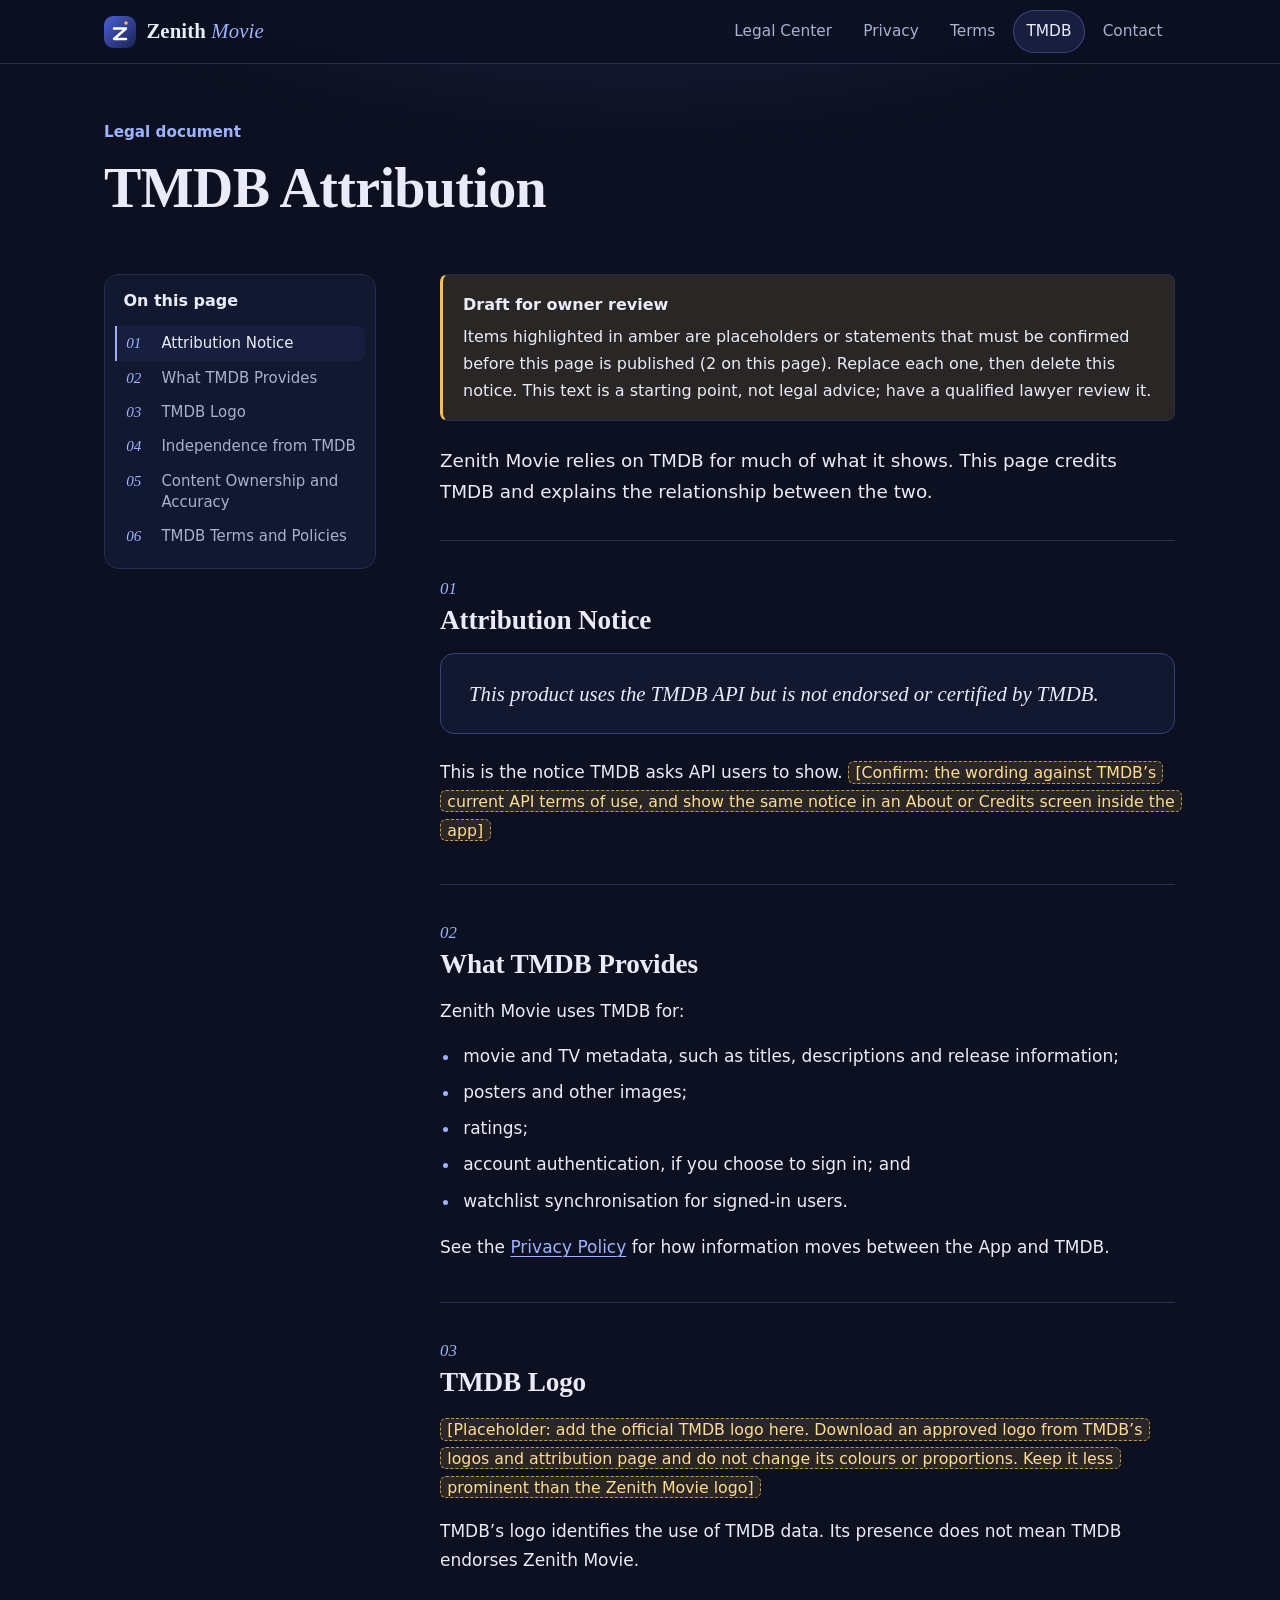
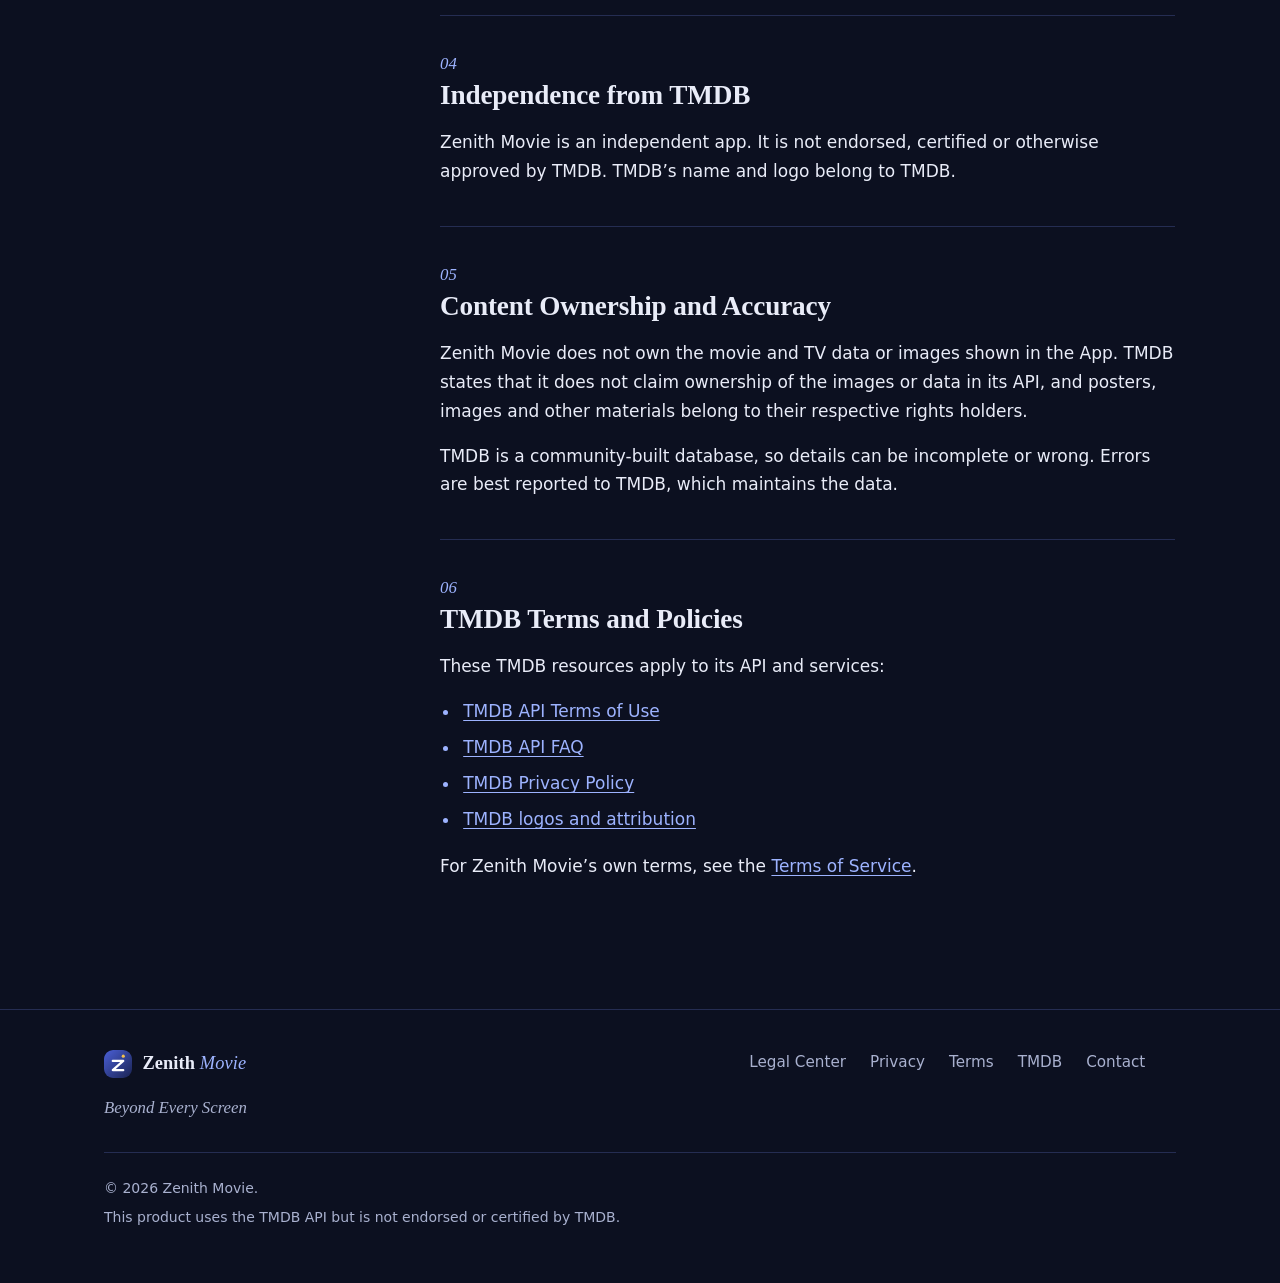
==== tmdb-attribution.html @ c4210e2e "Add files via upload" ====
<!DOCTYPE html>
<html lang="en" class="no-js">
<head>
<meta charset="utf-8">
<meta name="viewport" content="width=device-width, initial-scale=1">
<title>TMDB Attribution | Zenith Movie</title>
<meta name="description" content="Zenith Movie uses the TMDB API for movie and TV data, posters and ratings, but is not endorsed or certified by TMDB.">
<meta name="theme-color" content="#0c1020">
<meta name="color-scheme" content="dark">
<link rel="canonical" href="https://xingdevteam.github.io/zenith-movie-legal/tmdb-attribution.html">
<link rel="icon" href="assets/img/favicon.svg" type="image/svg+xml">
<link rel="icon" href="assets/img/favicon-32.png" sizes="32x32" type="image/png">
<link rel="apple-touch-icon" href="assets/img/apple-touch-icon.png">
<meta property="og:type" content="website">
<meta property="og:site_name" content="Zenith Movie">
<meta property="og:title" content="TMDB Attribution | Zenith Movie">
<meta property="og:description" content="Zenith Movie uses the TMDB API for movie and TV data, posters and ratings, but is not endorsed or certified by TMDB.">
<meta property="og:url" content="https://xingdevteam.github.io/zenith-movie-legal/tmdb-attribution.html">
<meta property="og:image" content="https://xingdevteam.github.io/zenith-movie-legal/assets/img/og-image.png">
<meta property="og:image:width" content="1200">
<meta property="og:image:height" content="630">
<meta name="twitter:card" content="summary_large_image">
<meta name="twitter:title" content="TMDB Attribution | Zenith Movie">
<meta name="twitter:description" content="Zenith Movie uses the TMDB API for movie and TV data, posters and ratings, but is not endorsed or certified by TMDB.">
<meta name="twitter:image" content="https://xingdevteam.github.io/zenith-movie-legal/assets/img/og-image.png">
<script>document.documentElement.className=document.documentElement.className.replace("no-js","js");</script>
<link rel="stylesheet" href="assets/css/styles.css">
<script src="assets/js/main.js" defer></script>
</head>
<body>
<a class="skip-link" href="#main">Skip to content</a>
<header class="site-header">
  <div class="container header-inner">
    <a class="brand" href="index.html" aria-label="Zenith Movie Legal Center home">
      <img class="brand-mark" src="assets/img/logo.svg" width="32" height="32" alt="">
      <span class="brand-name">Zenith <em>Movie</em></span>
    </a>
    <button class="nav-toggle" type="button" aria-expanded="false" aria-controls="site-nav">
      <span class="sr-only">Menu</span><span class="nav-toggle-bars" aria-hidden="true"></span>
    </button>
    <nav class="site-nav" id="site-nav" aria-label="Primary">
      <ul>
        <li><a href="index.html">Legal Center</a></li>
        <li><a href="privacy-policy.html">Privacy</a></li>
        <li><a href="terms-of-service.html">Terms</a></li>
        <li><a href="tmdb-attribution.html" aria-current="page">TMDB</a></li>
        <li><a href="contact.html">Contact</a></li>
      </ul>
    </nav>
  </div>
</header>

<main id="main" class="site-main" tabindex="-1">
  <div class="container">
    <div class="doc-header">
      <p class="doc-label">Legal document</p>
      <h1>TMDB Attribution</h1>
    </div>
    <div class="doc-layout">
      <aside class="toc-col">
        <nav aria-label="Table of contents">
          <details class="toc" open>
            <summary>On this page <span class="toc-current" data-toc-current></span></summary>
            <ol>
          <li><a href="#s1"><span class="toc-num">01</span><span class="toc-text">Attribution Notice</span></a></li>
          <li><a href="#s2"><span class="toc-num">02</span><span class="toc-text">What TMDB Provides</span></a></li>
          <li><a href="#s3"><span class="toc-num">03</span><span class="toc-text">TMDB Logo</span></a></li>
          <li><a href="#s4"><span class="toc-num">04</span><span class="toc-text">Independence from TMDB</span></a></li>
          <li><a href="#s5"><span class="toc-num">05</span><span class="toc-text">Content Ownership and Accuracy</span></a></li>
          <li><a href="#s6"><span class="toc-num">06</span><span class="toc-text">TMDB Terms and Policies</span></a></li>
            </ol>
          </details>
        </nav>
      </aside>
      <article class="doc-body">
      <aside class="note note--draft" role="note">
        <span class="note-title">Draft for owner review</span>
        <p>Items highlighted in amber are placeholders or statements that must be confirmed before this page is published (<span data-ph-count>several</span> on this page). Replace each one, then delete this notice. This text is a starting point, not legal advice; have a qualified lawyer review it.</p>
      </aside>
      <p class="doc-intro">Zenith Movie relies on TMDB for much of what it shows. This page credits TMDB and explains the relationship between the two.</p>

      <section class="doc-section" id="s1" aria-labelledby="s1-title">
        <span class="num">01</span>
        <h2 id="s1-title" tabindex="-1">Attribution Notice</h2>

        <div class="notice-quote">This product uses the TMDB API but is not endorsed or certified by TMDB.</div>
        <p>This is the notice TMDB asks API users to show. <span class="ph">[Confirm: the wording against TMDB&rsquo;s current API terms of use, and show the same notice in an About or Credits screen inside the app]</span></p>
      </section>
      <section class="doc-section" id="s2" aria-labelledby="s2-title">
        <span class="num">02</span>
        <h2 id="s2-title" tabindex="-1">What TMDB Provides</h2>

        <p>Zenith Movie uses TMDB for:</p>
        <ul>
          <li>movie and TV metadata, such as titles, descriptions and release information;</li>
          <li>posters and other images;</li>
          <li>ratings;</li>
          <li>account authentication, if you choose to sign in; and</li>
          <li>watchlist synchronisation for signed-in users.</li>
        </ul>
        <p>See the <a href="privacy-policy.html#s5">Privacy Policy</a> for how information moves between the App and TMDB.</p>
      </section>
      <section class="doc-section" id="s3" aria-labelledby="s3-title">
        <span class="num">03</span>
        <h2 id="s3-title" tabindex="-1">TMDB Logo</h2>

        <p><span class="ph">[Placeholder: add the official TMDB logo here. Download an approved logo from TMDB&rsquo;s logos and attribution page and do not change its colours or proportions. Keep it less prominent than the Zenith Movie logo]</span></p>
        <p>TMDB&rsquo;s logo identifies the use of TMDB data. Its presence does not mean TMDB endorses Zenith Movie.</p>
      </section>
      <section class="doc-section" id="s4" aria-labelledby="s4-title">
        <span class="num">04</span>
        <h2 id="s4-title" tabindex="-1">Independence from TMDB</h2>

        <p>Zenith Movie is an independent app. It is not endorsed, certified or otherwise approved by TMDB. TMDB&rsquo;s name and logo belong to TMDB.</p>
      </section>
      <section class="doc-section" id="s5" aria-labelledby="s5-title">
        <span class="num">05</span>
        <h2 id="s5-title" tabindex="-1">Content Ownership and Accuracy</h2>

        <p>Zenith Movie does not own the movie and TV data or images shown in the App. TMDB states that it does not claim ownership of the images or data in its API, and posters, images and other materials belong to their respective rights holders.</p>
        <p>TMDB is a community-built database, so details can be incomplete or wrong. Errors are best reported to TMDB, which maintains the data.</p>
      </section>
      <section class="doc-section" id="s6" aria-labelledby="s6-title">
        <span class="num">06</span>
        <h2 id="s6-title" tabindex="-1">TMDB Terms and Policies</h2>

        <p>These TMDB resources apply to its API and services:</p>
        <ul>
          <li><a href="https://www.themoviedb.org/api-terms-of-use" rel="noopener noreferrer">TMDB API Terms of Use</a></li>
          <li><a href="https://developer.themoviedb.org/docs/faq" rel="noopener noreferrer">TMDB API FAQ</a></li>
          <li><a href="https://www.themoviedb.org/privacy-policy" rel="noopener noreferrer">TMDB Privacy Policy</a></li>
          <li><a href="https://www.themoviedb.org/about/logos-attribution" rel="noopener noreferrer">TMDB logos and attribution</a></li>
        </ul>
        <p>For Zenith Movie&rsquo;s own terms, see the <a href="terms-of-service.html#s7">Terms of Service</a>.</p>
      </section>
      </article>
    </div>
  </div>
</main>

<footer class="site-footer">
  <div class="container footer-grid">
    <div class="footer-brand">
      <a class="brand" href="index.html">
        <img class="brand-mark" src="assets/img/logo.svg" width="28" height="28" alt="">
        <span class="brand-name">Zenith <em>Movie</em></span>
      </a>
      <p class="footer-tagline">Beyond Every Screen</p>
    </div>
    <nav aria-label="Footer">
      <ul class="footer-links">
        <li><a href="index.html">Legal Center</a></li>
        <li><a href="privacy-policy.html">Privacy</a></li>
        <li><a href="terms-of-service.html">Terms</a></li>
        <li><a href="tmdb-attribution.html">TMDB</a></li>
        <li><a href="contact.html">Contact</a></li>
      </ul>
    </nav>
    <div class="footer-legal">
      <p>&copy; <span data-year>2026</span> Zenith Movie.</p>
      <p>This product uses the TMDB API but is not endorsed or certified by TMDB.</p>
    </div>
  </div>
</footer>
<button class="to-top" type="button" aria-label="Back to top">
  <svg viewBox="0 0 24 24" fill="none" stroke="currentColor" stroke-width="2.5" stroke-linecap="round" stroke-linejoin="round" aria-hidden="true"><path d="M12 19V5M5 12l7-7 7 7"/></svg>
</button>
</body>
</html>
---- assets/css/styles.css ----
/* ==========================================================================
   Zenith Movie Legal Center — shared styles
   Plain CSS, no dependencies. System fonts only (fast, no network requests).
   ========================================================================== */

/* ---------- Design tokens ---------- */
:root {
  --bg: #0c1020;
  --bg-elev: #121830;
  --bg-soft: #181f3e;
  --line: #252d52;
  --line-strong: #36427a;

  --text: #e9ecf8;
  --text-muted: #a9b1cf;
  --accent: #9db3ff;
  --accent-strong: #c6d2ff;

  --gold: #f2c14e;
  --gold-text: #ffdc93;
  --gold-bg: rgba(242, 193, 78, 0.12);

  --tag-local: #7fd9c3;
  --tag-tmdb: #9db3ff;
  --tag-firebase: #ff9db8;

  --radius: 14px;
  --radius-sm: 8px;
  --header-h: 64px;
  --container: 1120px;
  --prose: 68ch;

  --serif: "Iowan Old Style", "Palatino Linotype", Palatino, "Book Antiqua", Georgia, serif;
  --sans: system-ui, -apple-system, "Segoe UI", Roboto, "Helvetica Neue", Arial, sans-serif;
}

/* ---------- Reset / base ---------- */
*,
*::before,
*::after { box-sizing: border-box; }

html {
  color-scheme: dark;
  -webkit-text-size-adjust: 100%;
  scroll-padding-top: calc(var(--header-h) + 16px);
}

@media (prefers-reduced-motion: no-preference) {
  html { scroll-behavior: smooth; }
}

body {
  margin: 0;
  min-height: 100vh;
  display: flex;
  flex-direction: column;
  background:
    radial-gradient(60rem 26rem at 50% -9rem, rgba(110, 134, 255, 0.2), transparent 70%),
    var(--bg);
  background-repeat: no-repeat;
  color: var(--text);
  font: 400 1.0625rem/1.7 var(--sans);
  text-rendering: optimizeLegibility;
}

img, svg { max-width: 100%; height: auto; }

a {
  color: var(--accent);
  text-decoration-thickness: 1px;
  text-underline-offset: 0.2em;
}
a:hover { color: var(--accent-strong); }

:focus-visible {
  outline: 2px solid var(--accent-strong);
  outline-offset: 3px;
  border-radius: 4px;
}

::selection { background: rgba(157, 179, 255, 0.35); color: #fff; }

.sr-only {
  position: absolute !important;
  width: 1px; height: 1px;
  padding: 0; margin: -1px;
  overflow: hidden;
  clip: rect(0, 0, 0, 0);
  white-space: nowrap;
  border: 0;
}

.skip-link {
  position: absolute;
  left: 1rem; top: -4rem;
  z-index: 100;
  padding: 0.6rem 1rem;
  background: var(--accent-strong);
  color: #0c1020;
  font-weight: 600;
  border-radius: var(--radius-sm);
  text-decoration: none;
}
.skip-link:focus { top: 0.75rem; color: #0c1020; }

.container {
  width: 100%;
  max-width: var(--container);
  margin-inline: auto;
  padding-inline: 1.5rem;
}

/* ---------- Header ---------- */
.site-header {
  position: sticky;
  top: 0;
  z-index: 50;
  height: var(--header-h);
  background: rgba(12, 16, 32, 0.82);
  -webkit-backdrop-filter: saturate(1.2) blur(12px);
  backdrop-filter: saturate(1.2) blur(12px);
  border-bottom: 1px solid var(--line);
}

.header-inner {
  height: 100%;
  display: flex;
  align-items: center;
  justify-content: space-between;
  gap: 1rem;
}

.brand {
  display: inline-flex;
  align-items: center;
  gap: 0.65rem;
  color: var(--text);
  text-decoration: none;
}
.brand:hover { color: var(--text); }
.brand-mark { display: block; border-radius: 9px; }
.brand-name {
  font: 600 1.3rem/1 var(--serif);
  letter-spacing: 0.005em;
}
.brand-name em {
  font-style: italic;
  font-weight: 400;
  color: var(--accent);
}

.site-nav ul {
  display: flex;
  flex-wrap: wrap;
  gap: 0.25rem;
  margin: 0;
  padding: 0;
  list-style: none;
}
.site-nav a {
  display: block;
  padding: 0.5rem 0.85rem;
  border-radius: 999px;
  color: var(--text-muted);
  font-size: 0.96rem;
  font-weight: 500;
  text-decoration: none;
  transition: color 0.15s ease, background-color 0.15s ease;
}
.site-nav a:hover { color: var(--text); background: var(--bg-soft); }
.site-nav a[aria-current="page"] {
  color: var(--text);
  background: var(--bg-soft);
  box-shadow: inset 0 0 0 1px var(--line-strong);
}

.nav-toggle {
  display: none;
  align-items: center;
  justify-content: center;
  width: 44px; height: 44px;
  padding: 0;
  background: transparent;
  border: 1px solid var(--line-strong);
  border-radius: var(--radius-sm);
  color: var(--text);
  cursor: pointer;
}
.nav-toggle-bars,
.nav-toggle-bars::before,
.nav-toggle-bars::after {
  display: block;
  width: 18px; height: 2px;
  background: currentColor;
  border-radius: 2px;
  transition: transform 0.2s ease, opacity 0.2s ease;
}
.nav-toggle-bars { position: relative; }
.nav-toggle-bars::before,
.nav-toggle-bars::after { content: ""; position: absolute; left: 0; }
.nav-toggle-bars::before { top: -6px; }
.nav-toggle-bars::after { top: 6px; }
.nav-toggle[aria-expanded="true"] .nav-toggle-bars { background: transparent; }
.nav-toggle[aria-expanded="true"] .nav-toggle-bars::before { top: 0; transform: rotate(45deg); }
.nav-toggle[aria-expanded="true"] .nav-toggle-bars::after { top: 0; transform: rotate(-45deg); }

@media (max-width: 820px) {
  /* Without JS the nav simply wraps; the toggle only exists when JS is running. */
  .js .nav-toggle { display: inline-flex; }
  .js .site-nav {
    position: absolute;
    top: 100%;
    left: 0; right: 0;
    display: none;
    padding: 0.5rem 1.5rem 1rem;
    background: var(--bg-elev);
    border-bottom: 1px solid var(--line);
  }
  .js .site-nav.is-open { display: block; }
  .js .site-nav ul { flex-direction: column; gap: 0.15rem; }
  .js .site-nav a { padding: 0.8rem 0.9rem; border-radius: var(--radius-sm); }
  .no-js .header-inner { height: auto; padding-block: 0.5rem; flex-wrap: wrap; }
  .no-js .site-header { height: auto; position: static; }
}

/* ---------- Main wrapper ---------- */
.site-main { flex: 1 0 auto; }

/* ---------- Home: hero ---------- */
.hero { padding: 4.5rem 0 2.5rem; }

.hero h1 {
  margin: 0 0 1rem;
  max-width: 14ch;
  font: 600 clamp(2.6rem, 7vw, 4.6rem)/1.04 var(--serif);
  letter-spacing: -0.015em;
}
.hero .tagline {
  margin: 0 0 1.25rem;
  font: italic 400 clamp(1.25rem, 2.6vw, 1.7rem)/1.3 var(--serif);
  color: var(--accent);
}
.hero .lede {
  max-width: 56ch;
  margin: 0;
  color: var(--text-muted);
  font-size: 1.125rem;
}

/* ---------- Home: sections ---------- */
.block { padding-block: 2.5rem; }
.block-title {
  margin: 0 0 0.35rem;
  font: 600 1.6rem/1.25 var(--serif);
}
.block-intro { margin: 0 0 1.75rem; color: var(--text-muted); max-width: 60ch; }

.doc-list {
  margin: 0;
  padding: 0;
  list-style: none;
  border-top: 1px solid var(--line);
}
.doc-list li { border-bottom: 1px solid var(--line); }
.doc-list a {
  display: grid;
  grid-template-columns: minmax(0, 1fr) auto;
  gap: 0.25rem 1.5rem;
  align-items: baseline;
  padding: 1.4rem 0.25rem;
  color: var(--text);
  text-decoration: none;
  transition: background-color 0.15s ease, padding 0.15s ease;
}
.doc-list a:hover {
  background: var(--bg-elev);
  padding-inline: 1rem;
}
.doc-list .doc-title { font: 600 1.35rem/1.3 var(--serif); }
.doc-list .doc-desc {
  grid-column: 1;
  margin: 0;
  color: var(--text-muted);
  font-size: 1rem;
  max-width: 62ch;
}
.doc-list .doc-meta {
  grid-column: 2;
  grid-row: 1 / span 2;
  align-self: center;
  color: var(--text-muted);
  font-size: 0.9rem;
  white-space: nowrap;
}
.doc-list a:hover .doc-title { color: var(--accent-strong); }

@media (max-width: 560px) {
  .doc-list a { grid-template-columns: 1fr; }
  .doc-list .doc-meta { grid-column: 1; grid-row: auto; margin-top: 0.35rem; }
}

.tri {
  display: grid;
  grid-template-columns: repeat(3, minmax(0, 1fr));
  gap: 1.25rem;
}
@media (max-width: 860px) { .tri { grid-template-columns: 1fr; } }

.panel {
  display: flex;
  flex-direction: column;
  align-items: flex-start;
  gap: 0.9rem;
  padding: 1.5rem;
  background: var(--bg-elev);
  border: 1px solid var(--line);
  border-radius: var(--radius);
}
.panel h3 { margin: 0; font: 600 1.2rem/1.3 var(--serif); }
.panel p { margin: 0; color: var(--text-muted); font-size: 1rem; }
.panel .panel-link { margin-top: auto; font-size: 0.95rem; font-weight: 500; }

/* ---------- Data-location tags ---------- */
.tag {
  display: inline-flex;
  align-items: center;
  gap: 0.45rem;
  padding: 0.3rem 0.7rem;
  border: 1px solid currentColor;
  border-radius: 999px;
  font: 600 0.8125rem/1.2 var(--sans);
  white-space: nowrap;
}
.tag::before { font-size: 0.7em; line-height: 1; }
.tag--local { color: var(--tag-local); }
.tag--local::before { content: "\25CF"; }       /* ● */
.tag--tmdb { color: var(--tag-tmdb); }
.tag--tmdb::before { content: "\25C6"; }        /* ◆ */
.tag--firebase { color: var(--tag-firebase); }
.tag--firebase::before { content: "\25A0"; }    /* ■ */

/* ---------- Document page layout ---------- */
.doc-header { padding: 3.5rem 0 1rem; }
.doc-label {
  margin: 0 0 0.75rem;
  color: var(--accent);
  font-size: 0.95rem;
  font-weight: 600;
}
.doc-header h1 {
  margin: 0 0 1rem;
  font: 600 clamp(2.2rem, 5.5vw, 3.5rem)/1.08 var(--serif);
  letter-spacing: -0.012em;
}
.doc-meta-line {
  display: flex;
  flex-wrap: wrap;
  gap: 0.25rem 1.5rem;
  margin: 0;
  color: var(--text-muted);
  font-size: 0.97rem;
}

.doc-layout {
  display: grid;
  grid-template-columns: minmax(0, 1fr);
  gap: 2rem;
  padding-block: 1.5rem 5rem;
}
@media (min-width: 960px) {
  .doc-layout {
    grid-template-columns: 17rem minmax(0, 1fr);
    gap: 4rem;
  }
}

/* Table of contents */
.toc-col { min-width: 0; }
.toc {
  background: var(--bg-elev);
  border: 1px solid var(--line);
  border-radius: var(--radius);
}
.toc summary {
  display: flex;
  align-items: center;
  justify-content: space-between;
  gap: 1rem;
  padding: 0.95rem 1.15rem;
  font: 600 1rem/1.3 var(--sans);
  cursor: pointer;
  list-style: none;
}
.toc summary::-webkit-details-marker { display: none; }
.toc summary::after {
  content: "";
  width: 0.55rem; height: 0.55rem;
  border-right: 2px solid var(--text-muted);
  border-bottom: 2px solid var(--text-muted);
  transform: rotate(45deg) translateY(-2px);
  transition: transform 0.2s ease;
}
.toc[open] summary::after { transform: rotate(-135deg) translateY(-2px); }
.toc-current {
  margin-left: auto;
  color: var(--text-muted);
  font-size: 0.875rem;
  font-weight: 400;
  overflow: hidden;
  text-overflow: ellipsis;
  white-space: nowrap;
  max-width: 11rem;
}
.toc ol {
  margin: 0;
  padding: 0 0.6rem 0.9rem;
  list-style: none;
}
.toc a {
  display: flex;
  gap: 0.7rem;
  align-items: baseline;
  padding: 0.42rem 0.6rem;
  border-left: 2px solid transparent;
  border-radius: 0 var(--radius-sm) var(--radius-sm) 0;
  color: var(--text-muted);
  font-size: 0.935rem;
  line-height: 1.4;
  text-decoration: none;
  transition: color 0.15s ease, background-color 0.15s ease;
}
.toc a:hover { color: var(--text); background: var(--bg-soft); }
.toc a.is-active {
  color: var(--text);
  background: var(--bg-soft);
  border-left-color: var(--accent);
}
.toc .toc-num {
  flex: none;
  min-width: 1.5rem;
  color: var(--accent);
  font: italic 400 0.95rem var(--serif);
  font-variant-numeric: lining-nums tabular-nums;
}

@media (min-width: 960px) {
  .toc-col nav {
    position: sticky;
    top: calc(var(--header-h) + 1.5rem);
    max-height: calc(100vh - var(--header-h) - 3rem);
    overflow: auto;
    border-radius: var(--radius);
  }
  .toc summary { pointer-events: none; cursor: default; }
  .toc summary::after,
  .toc-current { display: none; }
}

/* Document body */
.doc-body { min-width: 0; max-width: var(--prose); }

.doc-intro {
  margin: 0 0 1rem;
  font-size: 1.15rem;
  line-height: 1.7;
  color: var(--text);
}

.doc-section {
  margin-top: 2.5rem;
  padding-top: 2.25rem;
  border-top: 1px solid var(--line);
}
.doc-section:first-of-type { margin-top: 2rem; }
.doc-section .num {
  display: block;
  margin-bottom: 0.15rem;
  color: var(--accent);
  font: italic 400 1.05rem/1.4 var(--serif);
  font-variant-numeric: lining-nums tabular-nums;
}
.doc-section h2 {
  margin: 0 0 1rem;
  font: 600 1.7rem/1.25 var(--serif);
  letter-spacing: -0.005em;
}
.doc-section h2:focus { outline: none; }
.doc-section h3 {
  margin: 1.75rem 0 0.5rem;
  font: 600 1.1rem/1.4 var(--sans);
}

.doc-body p { margin: 0 0 1rem; }
.doc-body ul,
.doc-body ol.plain {
  margin: 0 0 1.1rem;
  padding-left: 1.25rem;
}
.doc-body li { margin-bottom: 0.45rem; padding-left: 0.2rem; }
.doc-body li::marker { color: var(--accent); }
.doc-body strong { font-weight: 600; color: #fff; }
.doc-body code {
  padding: 0.12em 0.4em;
  background: var(--bg-soft);
  border: 1px solid var(--line);
  border-radius: 6px;
  font-size: 0.9em;
}

/* Callouts */
.note {
  margin: 0 0 1.5rem;
  padding: 1rem 1.25rem;
  background: var(--bg-elev);
  border: 1px solid var(--line);
  border-left: 3px solid var(--accent);
  border-radius: var(--radius-sm);
  color: var(--text);
  font-size: 1rem;
}
.note p:last-child,
.note ul:last-child { margin-bottom: 0; }
.note-title { display: block; margin-bottom: 0.25rem; font-weight: 600; }
.note--draft { border-left-color: var(--gold); background: var(--gold-bg); }

.notice-quote {
  margin: 0 0 1.5rem;
  padding: 1.5rem 1.75rem;
  background: var(--bg-elev);
  border: 1px solid var(--line-strong);
  border-radius: var(--radius);
  font: italic 400 1.3rem/1.5 var(--serif);
  color: var(--text);
}

/* Placeholders — deliberately conspicuous */
.ph {
  padding: 0.05em 0.4em;
  background: var(--gold-bg);
  border: 1px dashed rgba(242, 193, 78, 0.75);
  border-radius: 6px;
  color: var(--gold-text);
  font-size: 0.93em;
  font-weight: 500;
  -webkit-box-decoration-break: clone;
  box-decoration-break: clone;
}

/* Tables */
.table-wrap {
  margin: 0 0 1.5rem;
  overflow-x: auto;
  border: 1px solid var(--line);
  border-radius: var(--radius);
}
.data-table {
  width: 100%;
  min-width: 34rem;
  border-collapse: collapse;
  font-size: 0.97rem;
}
.data-table caption {
  padding: 0.9rem 1rem;
  text-align: left;
  font-weight: 600;
  background: var(--bg-elev);
  border-bottom: 1px solid var(--line);
}
.data-table th,
.data-table td {
  padding: 0.8rem 1rem;
  text-align: left;
  vertical-align: top;
  border-bottom: 1px solid var(--line);
}
.data-table thead th {
  color: var(--text-muted);
  font-size: 0.875rem;
  font-weight: 600;
  background: var(--bg-elev);
}
.data-table tbody tr:last-child th,
.data-table tbody tr:last-child td { border-bottom: 0; }
.data-table tbody th { font-weight: 500; }

/* Definition list for contact details */
.detail-list { margin: 0 0 1.5rem; padding: 0; }
.detail-list > div {
  display: grid;
  grid-template-columns: 11rem minmax(0, 1fr);
  gap: 0.25rem 1.5rem;
  padding: 0.9rem 0;
  border-bottom: 1px solid var(--line);
}
.detail-list > div:first-child { border-top: 1px solid var(--line); }
.detail-list dt { color: var(--text-muted); font-size: 0.95rem; }
.detail-list dd { margin: 0; }
@media (max-width: 560px) {
  .detail-list > div { grid-template-columns: 1fr; }
}

/* Back to top */
.to-top {
  position: fixed;
  right: 1.25rem;
  bottom: 1.25rem;
  z-index: 40;
  display: none;
  width: 46px; height: 46px;
  align-items: center;
  justify-content: center;
  padding: 0;
  background: var(--bg-soft);
  border: 1px solid var(--line-strong);
  border-radius: 50%;
  color: var(--text);
  cursor: pointer;
}
.to-top.is-visible { display: inline-flex; }
.to-top svg { width: 18px; height: 18px; }

/* ---------- Footer ---------- */
.site-footer {
  margin-top: 2rem;
  padding: 2.5rem 0 3rem;
  border-top: 1px solid var(--line);
  color: var(--text-muted);
  font-size: 0.95rem;
}
.footer-grid {
  display: grid;
  grid-template-columns: minmax(0, 1.4fr) minmax(0, 1fr);
  gap: 2rem 3rem;
}
@media (max-width: 720px) { .footer-grid { grid-template-columns: 1fr; } }
.footer-brand .brand-name { font-size: 1.15rem; }
.footer-tagline {
  margin: 0.6rem 0 0;
  font: italic 400 1.05rem/1.4 var(--serif);
  color: var(--text-muted);
}
.footer-links {
  display: flex;
  flex-wrap: wrap;
  gap: 0.5rem 1.5rem;
  margin: 0;
  padding: 0;
  list-style: none;
}
.footer-links a { color: var(--text-muted); text-decoration: none; }
.footer-links a:hover { color: var(--text); text-decoration: underline; }
.footer-legal {
  grid-column: 1 / -1;
  margin: 0;
  padding-top: 1.5rem;
  border-top: 1px solid var(--line);
  font-size: 0.875rem;
}
.footer-legal p { margin: 0 0 0.35rem; }

/* ---------- 404 ---------- */
.not-found { padding: 6rem 0; max-width: 40rem; }
.not-found h1 { margin: 0 0 1rem; font: 600 clamp(2.4rem, 6vw, 4rem)/1.05 var(--serif); }
.not-found p { color: var(--text-muted); }

/* ---------- Print ---------- */
@media print {
  :root { --text: #000; --text-muted: #333; --line: #bbb; }
  html { color-scheme: light; }
  body { background: #fff; color: #000; font-size: 11pt; }
  .site-header, .toc, .to-top, .skip-link, .site-nav, .footer-links { display: none !important; }
  .doc-layout { display: block; padding-block: 0; }
  .doc-body { max-width: none; }
  .doc-section { break-inside: avoid-page; }
  a { color: #000; text-decoration: underline; }
  .ph { background: #fff4cc; border-color: #b58900; color: #000; }
  .note, .notice-quote, .panel { background: #fff; border-color: #bbb; }
  .doc-section .num, .doc-label { color: #333; }
}

/* Spacing for tags that sit inline before text */
.doc-body li > .tag,
.doc-body p > .tag:first-child { margin-right: 0.5rem; }
.doc-section h3 .tag { margin-left: 0.5rem; vertical-align: middle; }
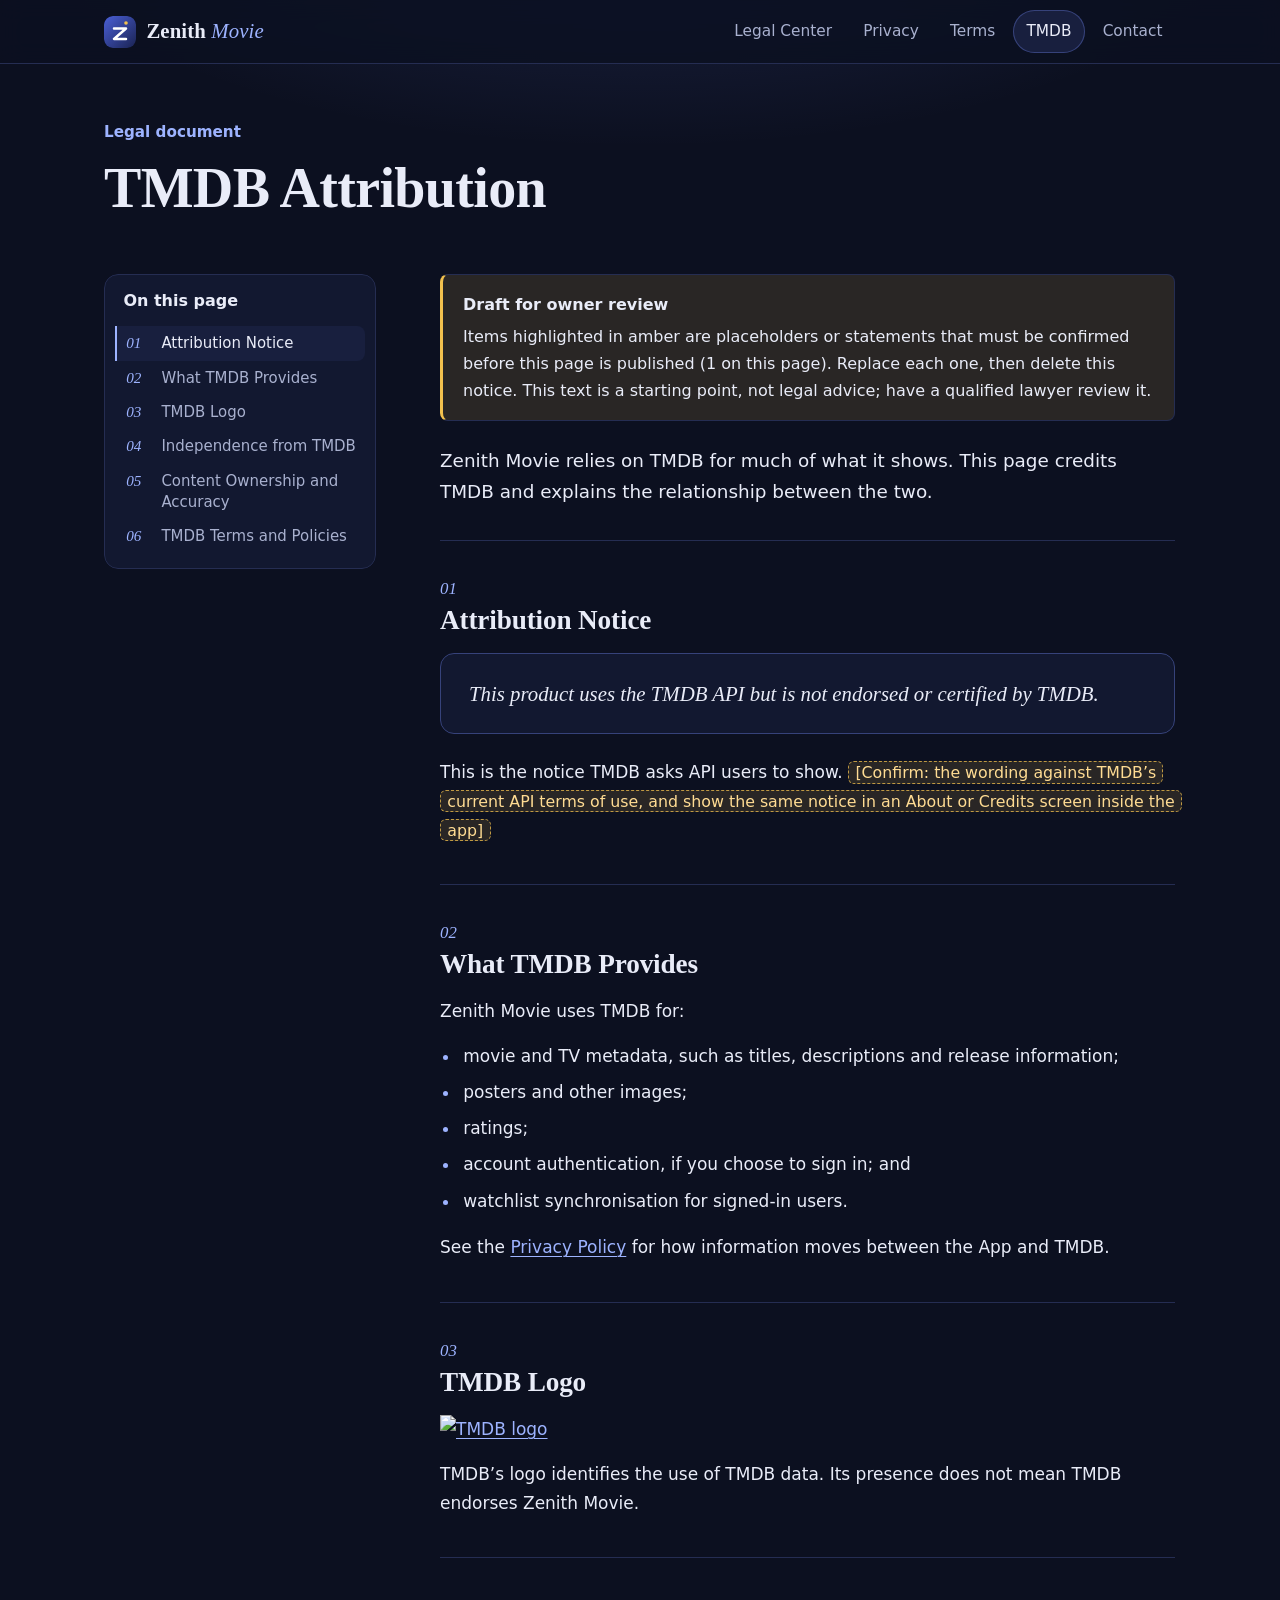
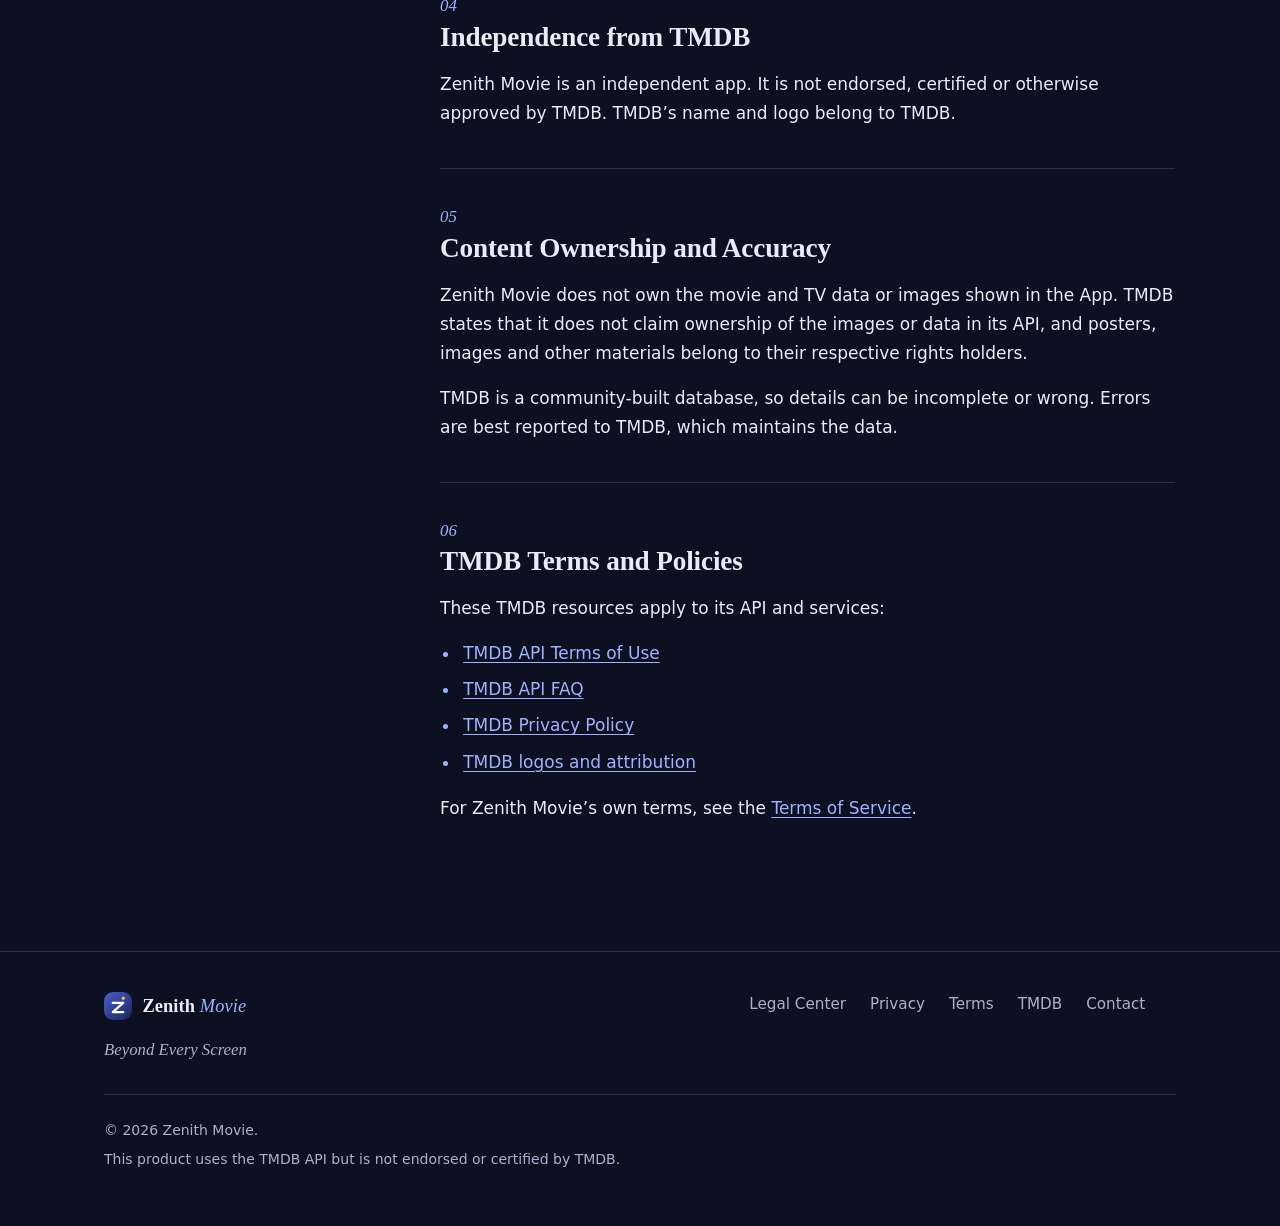
==== commit f4062bfb: "Update tmdb-attribution.html" ====
--- a/tmdb-attribution.html
+++ b/tmdb-attribution.html
@@ -104,7 +104,11 @@
         <span class="num">03</span>
         <h2 id="s3-title" tabindex="-1">TMDB Logo</h2>
 
-        <p><span class="ph">[Placeholder: add the official TMDB logo here. Download an approved logo from TMDB&rsquo;s logos and attribution page and do not change its colours or proportions. Keep it less prominent than the Zenith Movie logo]</span></p>
+        <p>
+  <a href="https://www.themoviedb.org" rel="noopener noreferrer">
+    <img class="tmdb-logo" src="assets/img/tmdb-logo.svg" alt="TMDB logo" width="180" height="24">
+  </a>
+</p>
         <p>TMDB&rsquo;s logo identifies the use of TMDB data. Its presence does not mean TMDB endorses Zenith Movie.</p>
       </section>
       <section class="doc-section" id="s4" aria-labelledby="s4-title">
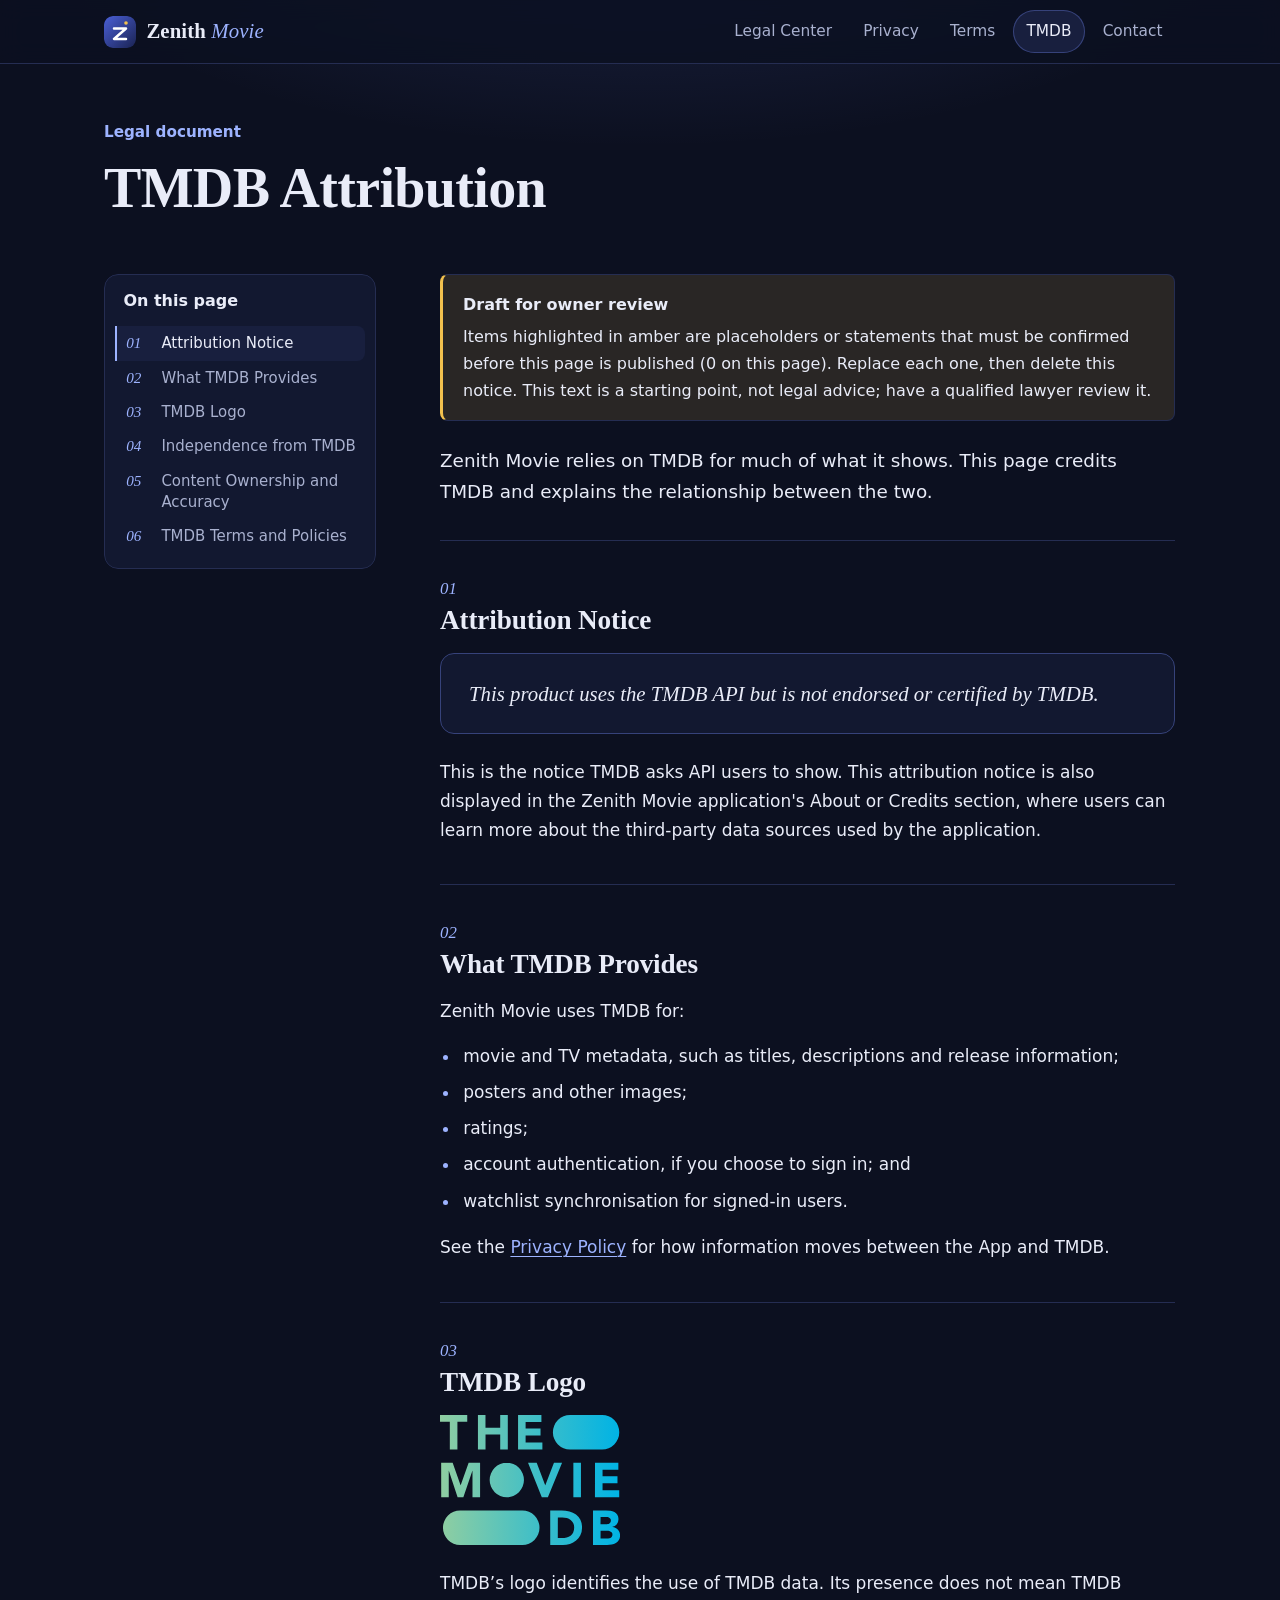
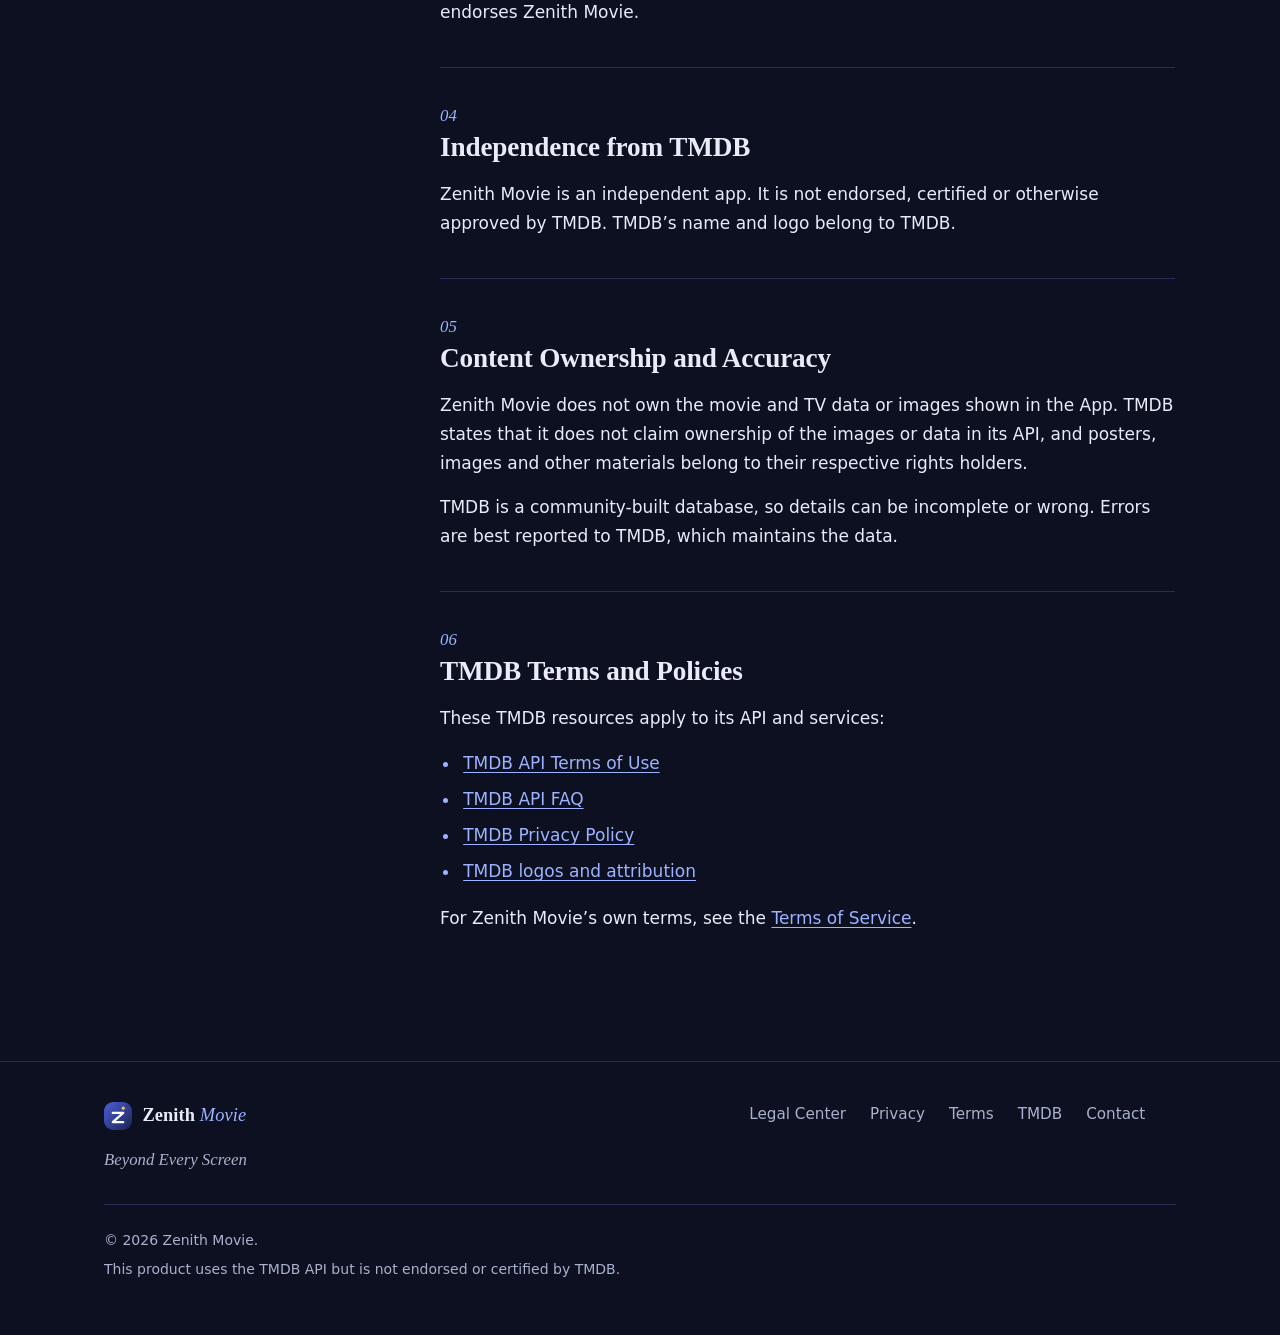
==== commit b4693bb5: "Update tmdb-attribution.html" ====
--- a/tmdb-attribution.html
+++ b/tmdb-attribution.html
@@ -84,7 +84,7 @@
         <h2 id="s1-title" tabindex="-1">Attribution Notice</h2>
 
         <div class="notice-quote">This product uses the TMDB API but is not endorsed or certified by TMDB.</div>
-        <p>This is the notice TMDB asks API users to show. <span class="ph">[Confirm: the wording against TMDB&rsquo;s current API terms of use, and show the same notice in an About or Credits screen inside the app]</span></p>
+        <p>This is the notice TMDB asks API users to show. <span>This attribution notice is also displayed in the Zenith Movie application's About or Credits section, where users can learn more about the third-party data sources used by the application.</span></p>
       </section>
       <section class="doc-section" id="s2" aria-labelledby="s2-title">
         <span class="num">02</span>
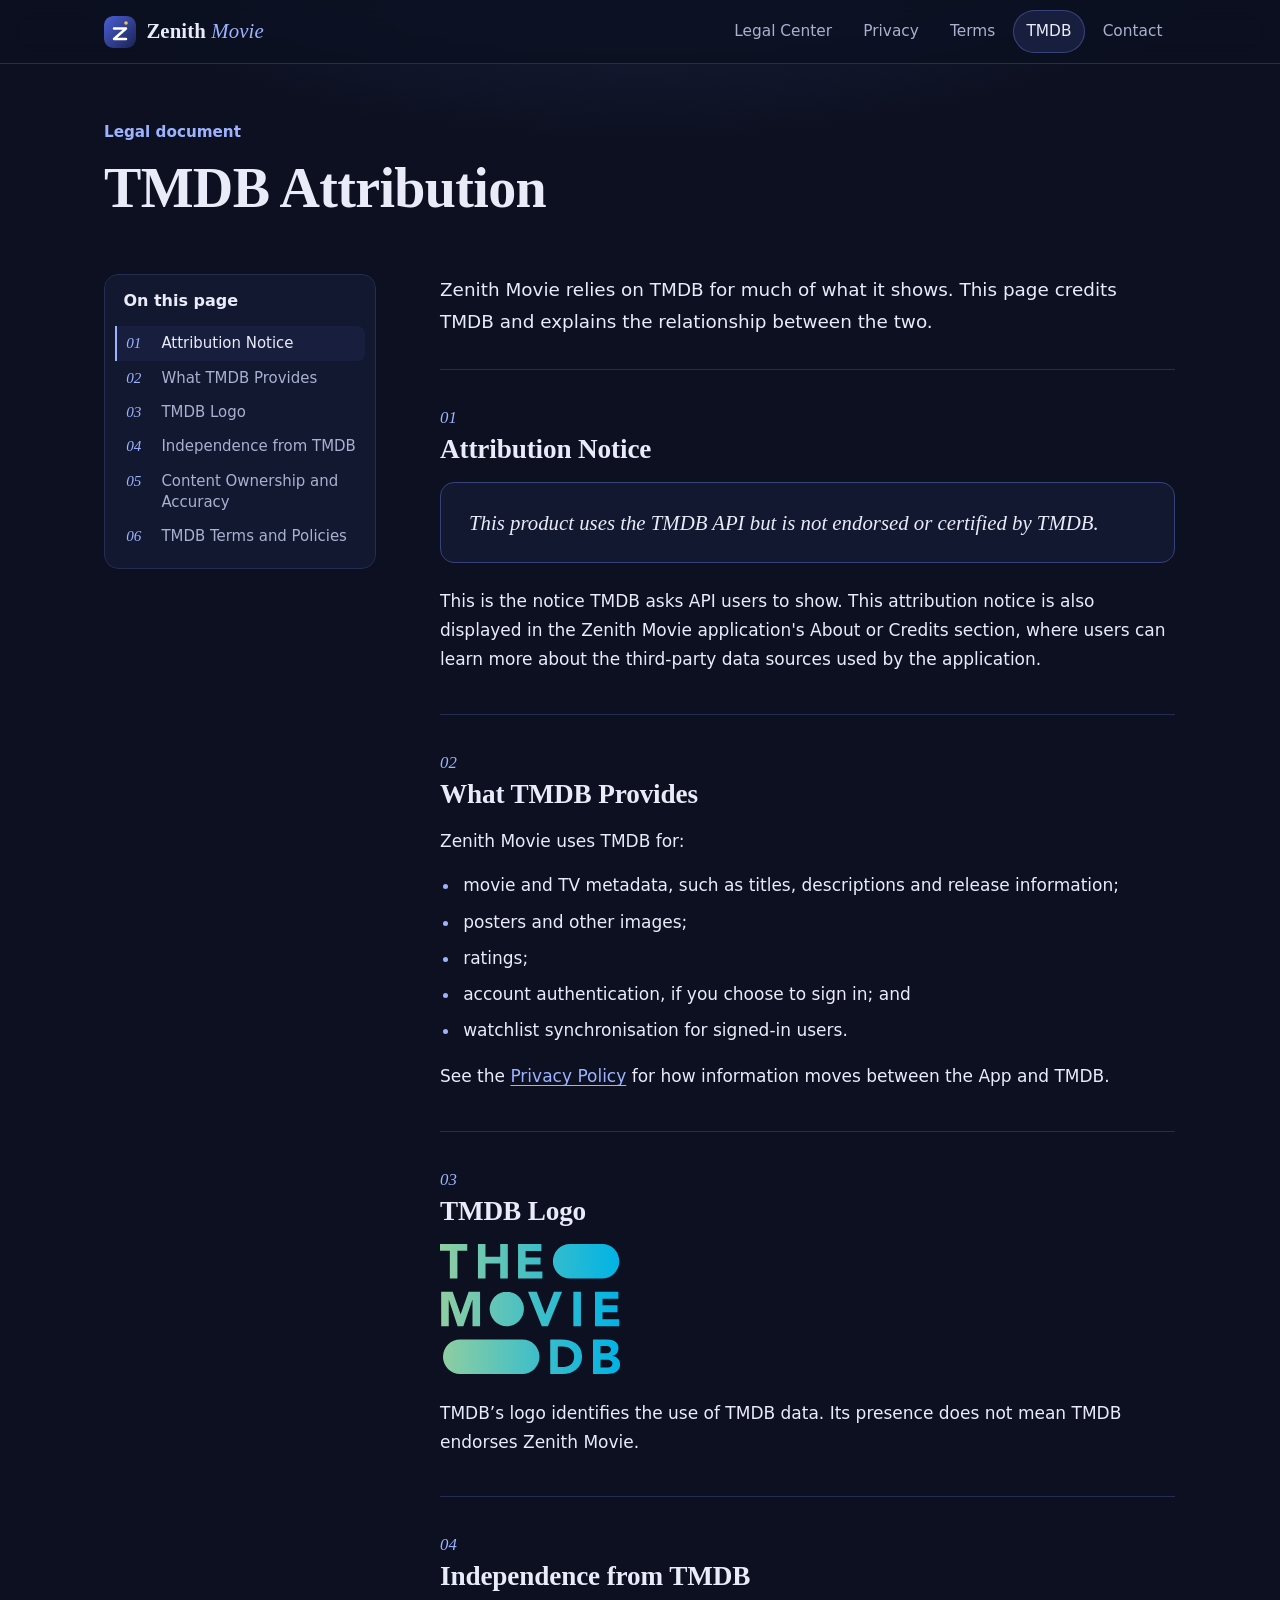
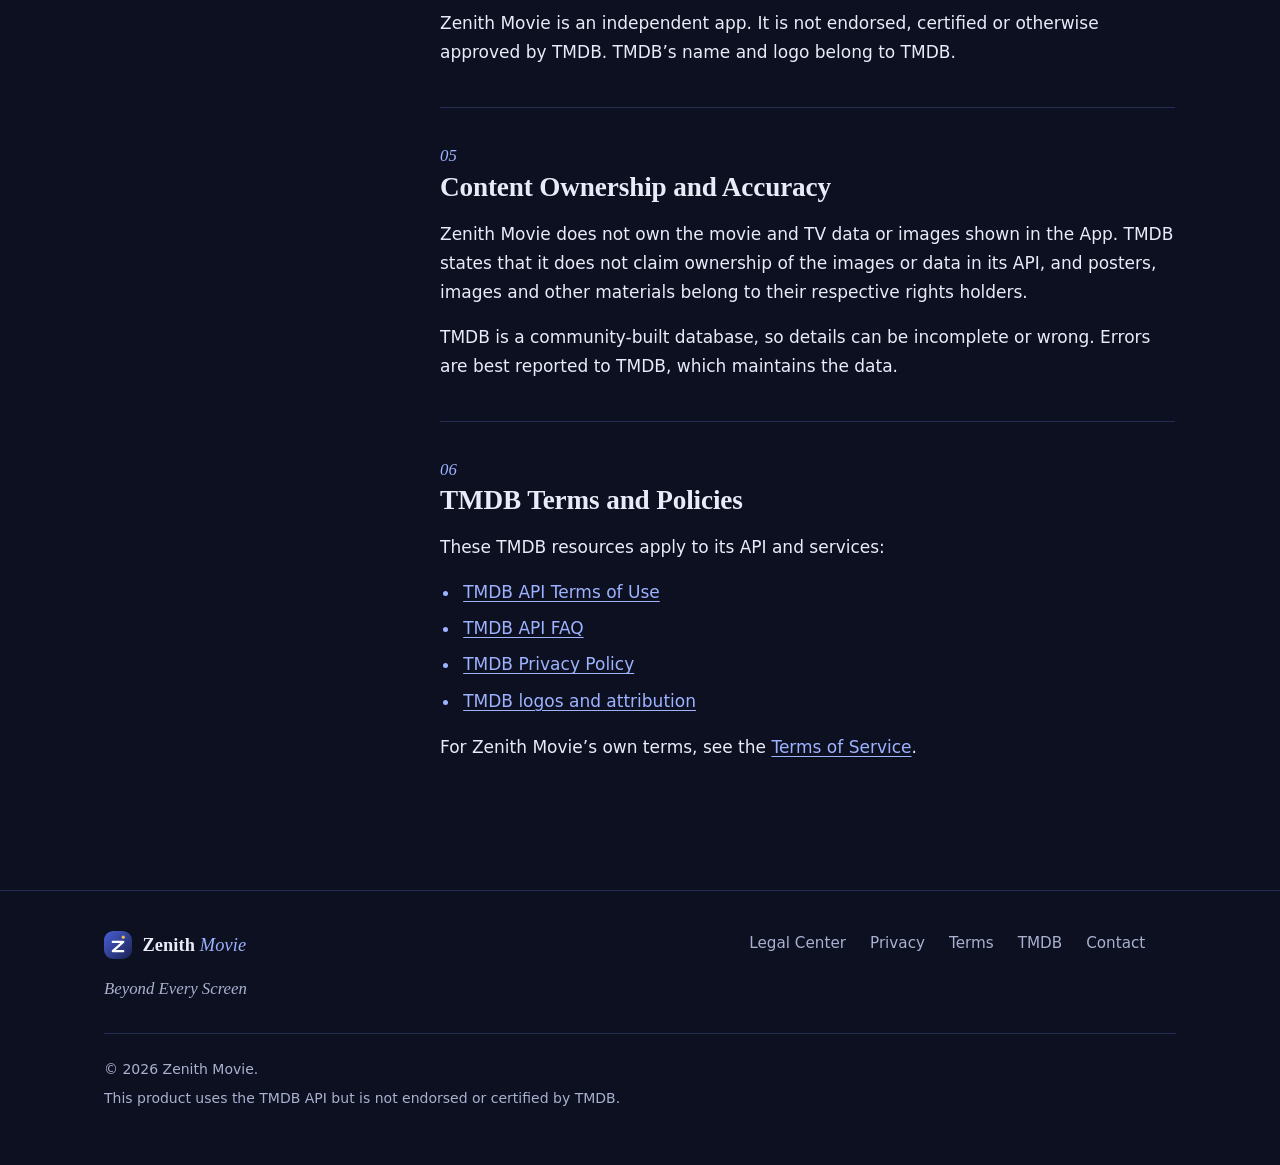
==== commit 457eb50a: "Update tmdb-attribution.html" ====
--- a/tmdb-attribution.html
+++ b/tmdb-attribution.html
@@ -73,10 +73,6 @@
         </nav>
       </aside>
       <article class="doc-body">
-      <aside class="note note--draft" role="note">
-        <span class="note-title">Draft for owner review</span>
-        <p>Items highlighted in amber are placeholders or statements that must be confirmed before this page is published (<span data-ph-count>several</span> on this page). Replace each one, then delete this notice. This text is a starting point, not legal advice; have a qualified lawyer review it.</p>
-      </aside>
       <p class="doc-intro">Zenith Movie relies on TMDB for much of what it shows. This page credits TMDB and explains the relationship between the two.</p>
 
       <section class="doc-section" id="s1" aria-labelledby="s1-title">
